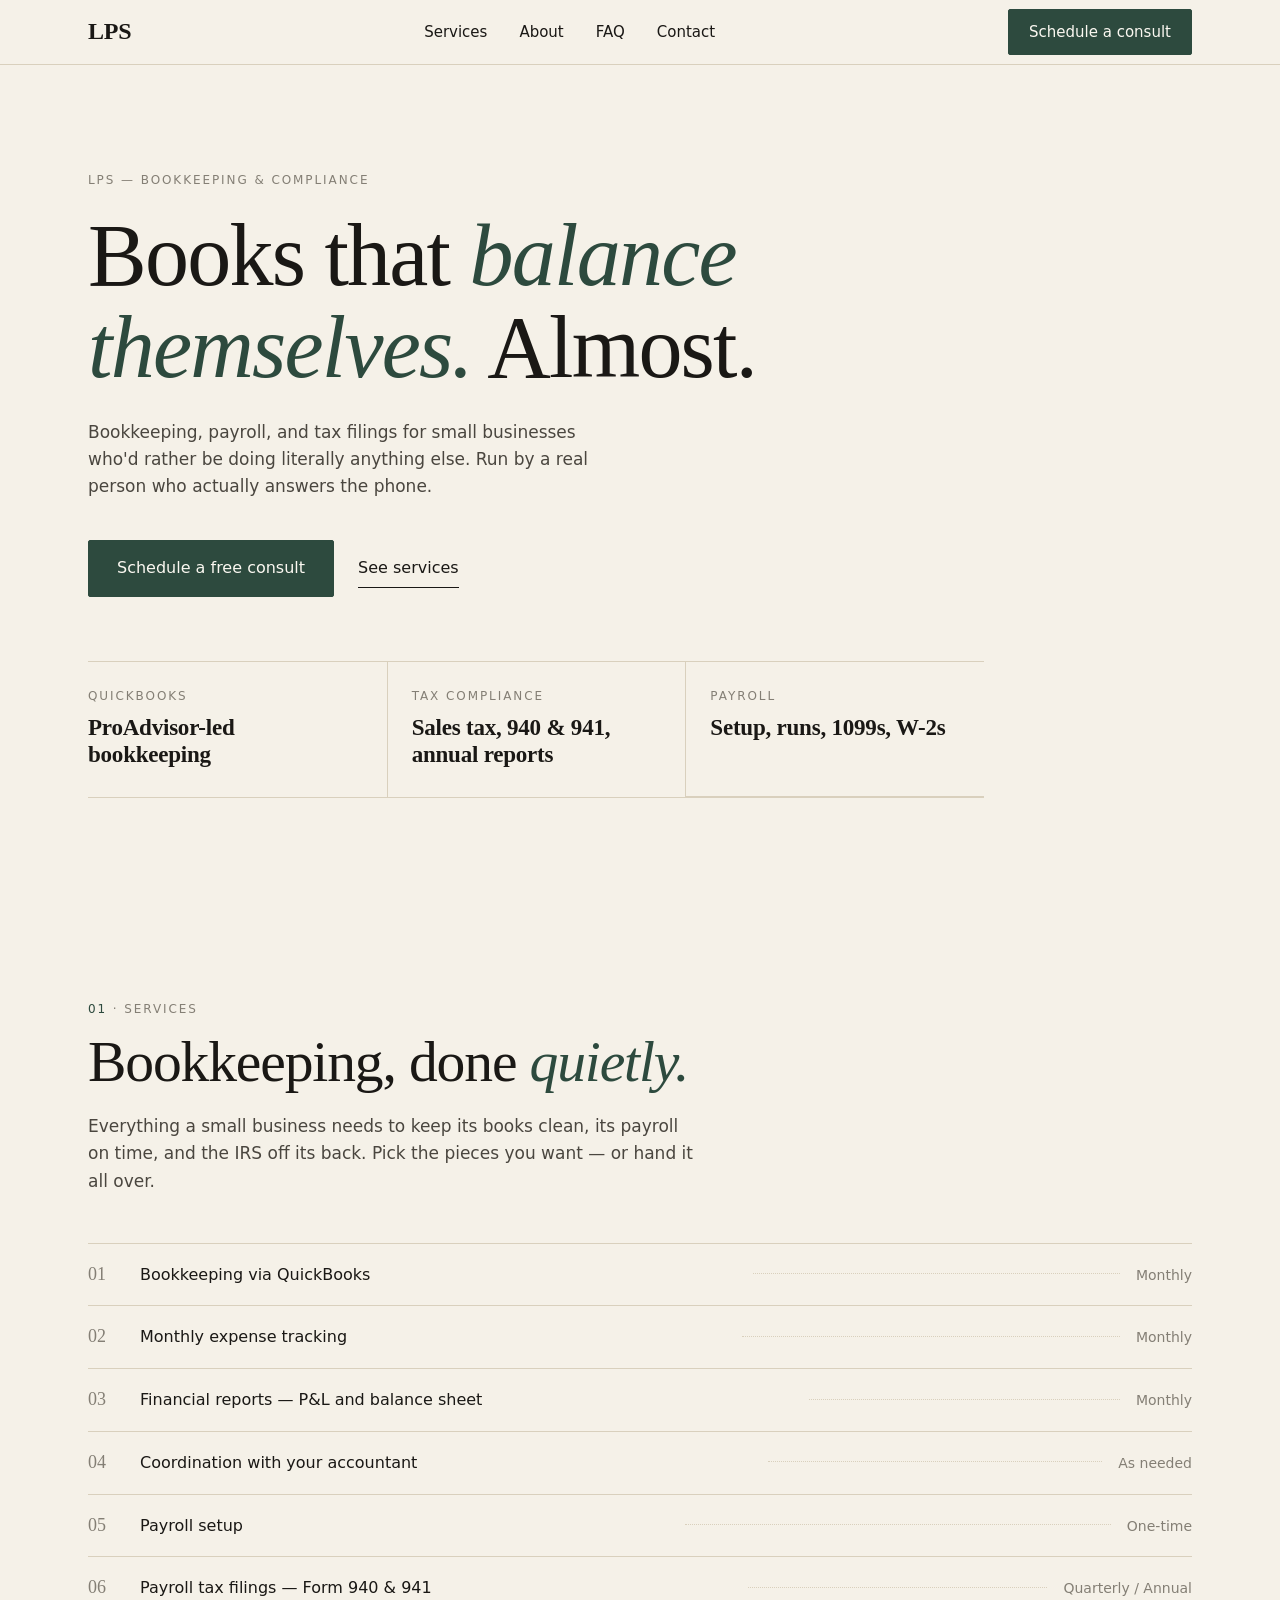
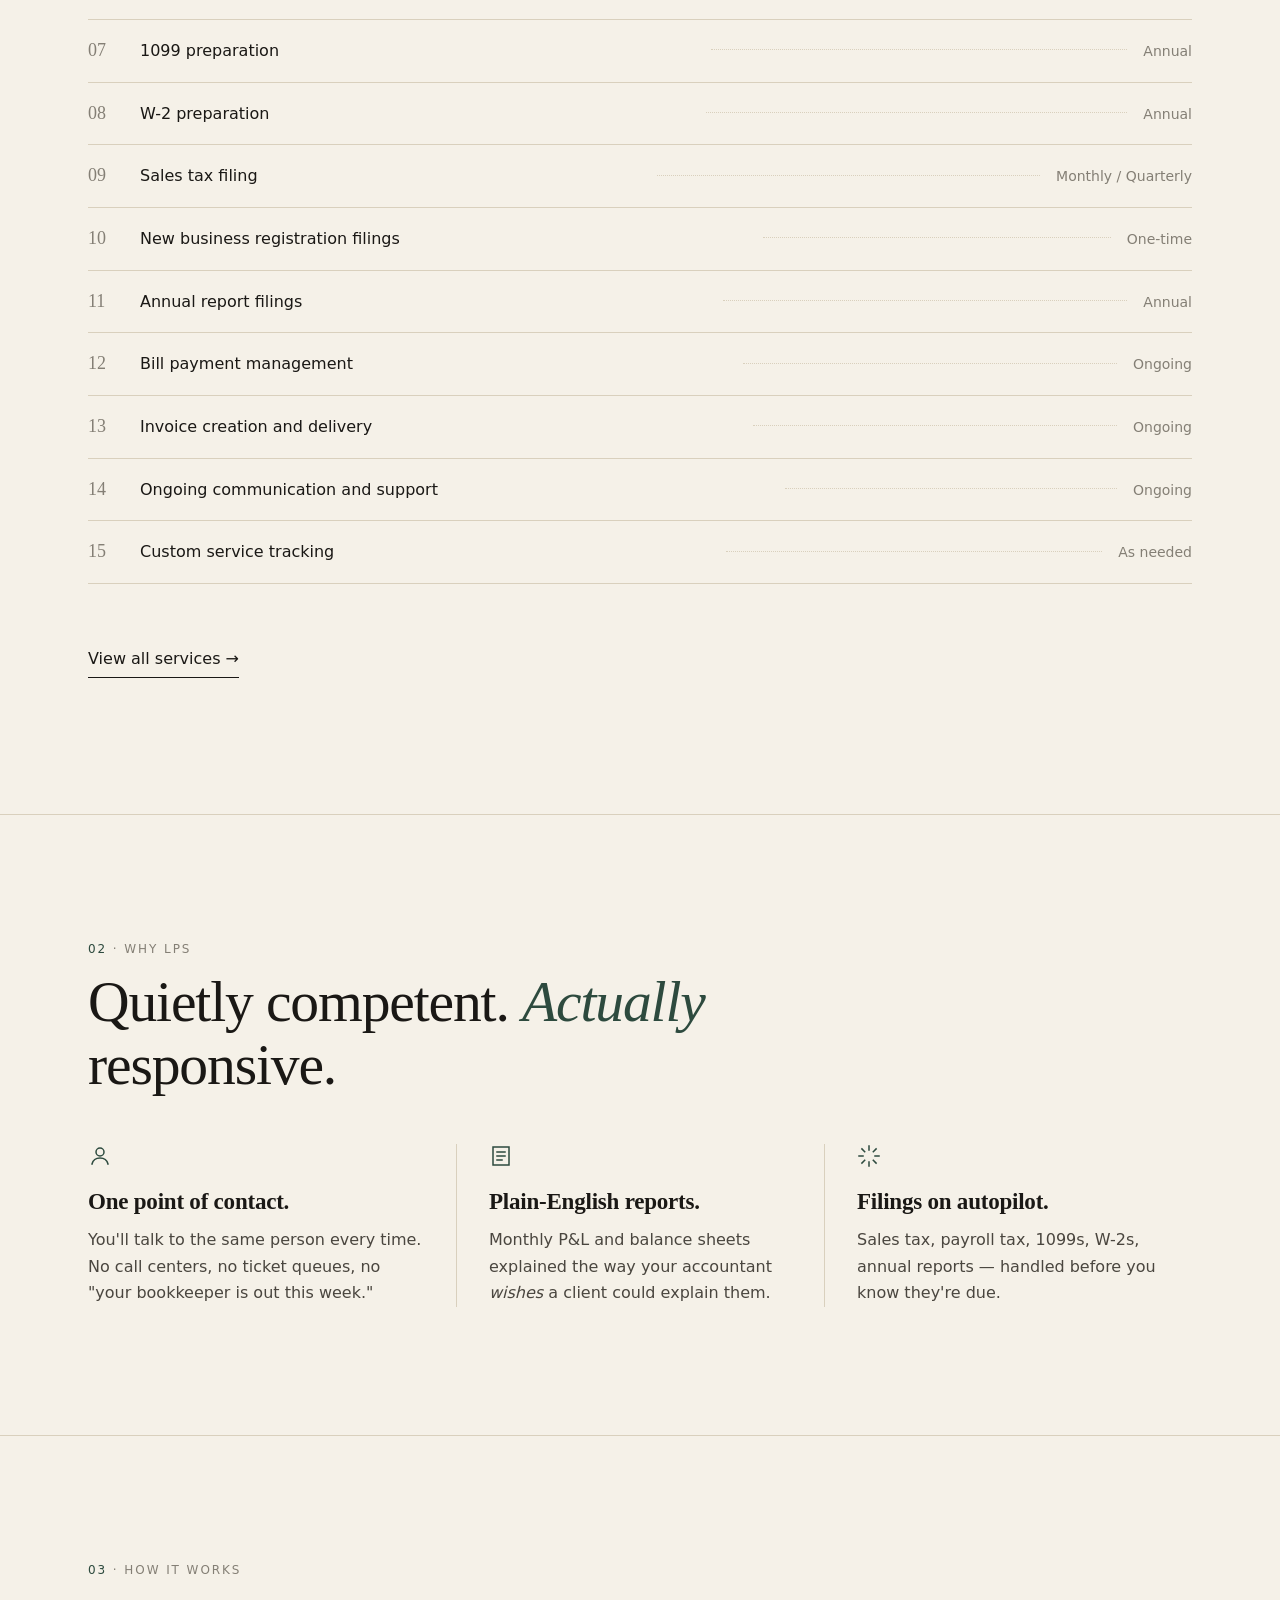
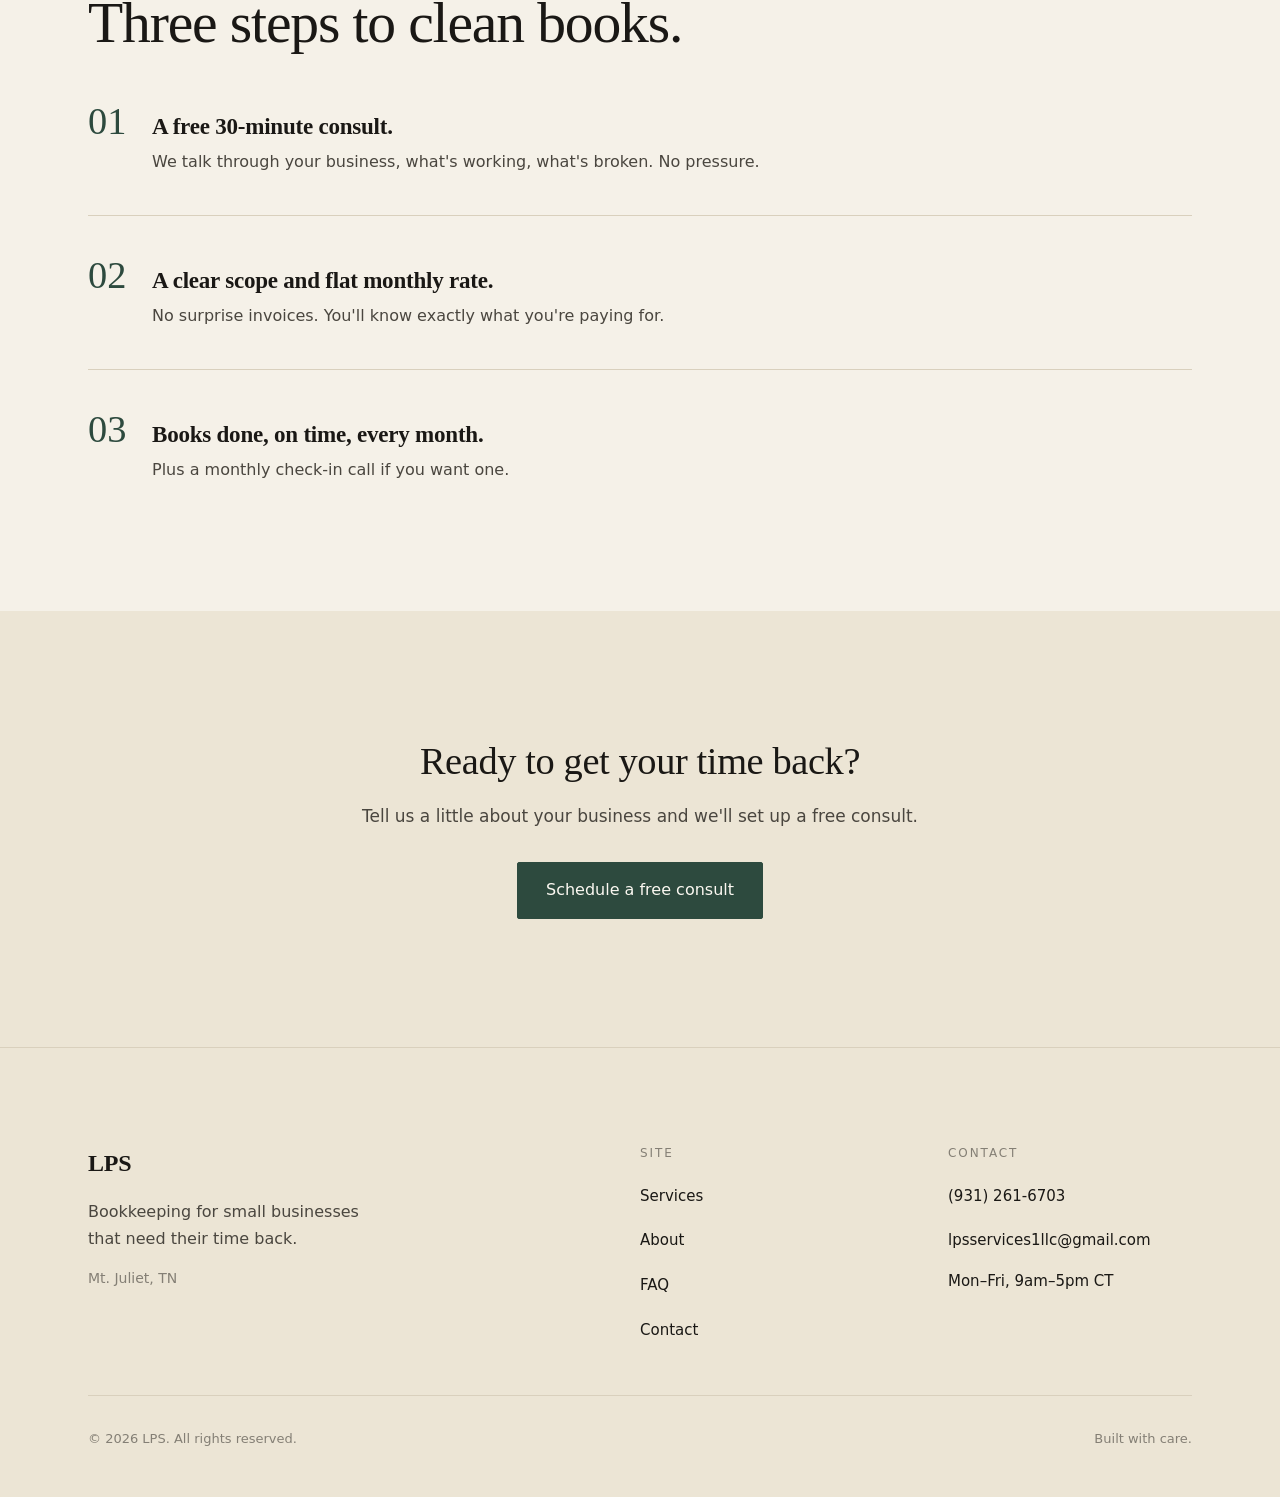
==== index.html @ 12f33096 "Add files via upload" ====
<!DOCTYPE html>
<html lang="en">
<head>
  <meta charset="UTF-8">
  <meta name="viewport" content="width=device-width, initial-scale=1">
  <title>LPS — Bookkeeping for small businesses</title>
  <meta name="description" content="Bookkeeping, payroll, and tax filings for small businesses across the U.S. Run by a real person who answers her phone.">
  <link rel="canonical" href="https://[final-domain].com/">

  <!-- Favicons -->
  <link rel="icon" href="favicon.ico" sizes="any">
  <link rel="icon" href="favicon.svg" type="image/svg+xml">
  <link rel="apple-touch-icon" href="apple-touch-icon.png">

  <!-- Open Graph / Twitter -->
  <meta property="og:type" content="website">
  <meta property="og:title" content="LPS — Bookkeeping for small businesses">
  <meta property="og:description" content="Bookkeeping, payroll, and tax filings for small businesses across the U.S.">
  <meta property="og:url" content="https://[final-domain].com/">
  <meta property="og:image" content="assets/img/og-image.jpg">
  <meta name="twitter:card" content="summary_large_image">
  <meta name="twitter:title" content="LPS — Bookkeeping for small businesses">
  <meta name="twitter:description" content="Bookkeeping, payroll, and tax filings for small businesses across the U.S.">
  <meta name="twitter:image" content="assets/img/og-image.jpg">

  <!-- Preload critical fonts -->
  <link rel="preload" href="assets/fonts/Fraunces-Variable.woff2" as="font" type="font/woff2" crossorigin>
  <link rel="preload" href="assets/fonts/Inter-Variable.woff2" as="font" type="font/woff2" crossorigin>

  <link rel="stylesheet" href="assets/css/styles.css">

  <script type="application/ld+json">
  {
    "@context": "https://schema.org",
    "@type": "AccountingService",
    "name": "LPS",
    "description": "Bookkeeping, payroll, and tax filings for small businesses.",
    "url": "https://[final-domain].com",
    "telephone": "(931) 261-6703",
    "areaServed": "United States",
    "openingHours": "Mo-Fr 09:00-17:00"
  }
  </script>

  <script src="assets/js/nav.js" defer></script>
  <script src="assets/js/reveal.js" defer></script>
</head>
<body>
  <a href="#main" class="skip-link">Skip to main content</a>

  <header class="site-header">
    <div class="container">
      <div class="site-header__inner">
        <a href="index.html" class="wordmark" aria-label="LPS — home">LPS</a>
        <nav class="site-nav" aria-label="Primary">
          <a href="services.html">Services</a>
          <a href="about.html">About</a>
          <a href="faq.html">FAQ</a>
          <a href="contact.html">Contact</a>
        </nav>
        <a href="contact.html" class="btn btn--primary btn--md header-cta">Schedule a consult</a>
        <button class="hamburger" type="button" data-menu-toggle aria-label="Open menu" aria-expanded="false" aria-controls="mobile-menu">
          <span class="hamburger__lines" aria-hidden="true"></span>
        </button>
      </div>
    </div>
  </header>

  <div class="mobile-menu" id="mobile-menu" data-menu data-open="false" aria-hidden="true">
    <div class="mobile-menu__top">
      <button class="mobile-menu__close" type="button" data-menu-close aria-label="Close menu">
        <svg viewBox="0 0 24 24" fill="none" stroke="currentColor" stroke-width="1" stroke-linecap="square" aria-hidden="true">
          <path d="M4 4 L20 20 M20 4 L4 20"/>
        </svg>
      </button>
    </div>
    <nav class="mobile-menu__body" aria-label="Mobile primary">
      <a href="services.html">Services</a>
      <a href="about.html">About</a>
      <a href="faq.html">FAQ</a>
      <a href="contact.html">Contact</a>
      <a href="contact.html" class="btn btn--primary btn--lg mobile-menu__cta">Schedule a consult</a>
    </nav>
  </div>

  <main id="main">
    <!-- Hero -->
    <section class="hero">
      <div class="container">
        <div class="hero__inner">
          <p class="eyebrow hero-reveal">LPS — Bookkeeping &amp; Compliance</p>
          <h1 class="display-xl hero-headline hero__headline hero-reveal">Books that <em>balance themselves.</em> Almost.</h1>
          <p class="body-lg hero__sub hero-reveal">Bookkeeping, payroll, and tax filings for small businesses who'd rather be doing literally anything else. Run by a real person who actually answers the phone.</p>
          <div class="hero__ctas hero-reveal">
            <a href="contact.html" class="btn btn--primary btn--lg">Schedule a free consult</a>
            <a href="services.html" class="btn btn--ghost btn--lg">See services</a>
          </div>

          <div class="hero__stats hero-reveal">
            <div class="hero__stat">
              <p class="eyebrow">QuickBooks</p>
              <p class="display-sm">ProAdvisor-led bookkeeping</p>
            </div>
            <div class="hero__stat">
              <p class="eyebrow">Tax Compliance</p>
              <p class="display-sm">Sales tax, 940 &amp; 941, annual reports</p>
            </div>
            <div class="hero__stat">
              <p class="eyebrow">Payroll</p>
              <p class="display-sm">Setup, runs, 1099s, W-2s</p>
            </div>
          </div>
        </div>
      </div>
    </section>

    <!-- Services preview -->
    <section class="section">
      <div class="container">
        <div class="section__head reveal">
          <p class="eyebrow"><span>01</span> · Services</p>
          <h2 class="display-lg">Bookkeeping, done <em>quietly.</em></h2>
          <p class="body-lg prose">Everything a small business needs to keep its books clean, its payroll on time, and the IRS off its back. Pick the pieces you want — or hand it all over.</p>
        </div>

        <div class="services-index reveal" role="list">
          <div class="services-index__row" role="listitem">
            <span class="services-index__num">01</span>
            <span class="services-index__name">Bookkeeping via QuickBooks</span>
            <span class="services-index__leader" aria-hidden="true"></span>
            <span class="services-index__cadence">Monthly</span>
          </div>
          <div class="services-index__row" role="listitem">
            <span class="services-index__num">02</span>
            <span class="services-index__name">Monthly expense tracking</span>
            <span class="services-index__leader" aria-hidden="true"></span>
            <span class="services-index__cadence">Monthly</span>
          </div>
          <div class="services-index__row" role="listitem">
            <span class="services-index__num">03</span>
            <span class="services-index__name">Financial reports — P&amp;L and balance sheet</span>
            <span class="services-index__leader" aria-hidden="true"></span>
            <span class="services-index__cadence">Monthly</span>
          </div>
          <div class="services-index__row" role="listitem">
            <span class="services-index__num">04</span>
            <span class="services-index__name">Coordination with your accountant</span>
            <span class="services-index__leader" aria-hidden="true"></span>
            <span class="services-index__cadence">As needed</span>
          </div>
          <div class="services-index__row" role="listitem">
            <span class="services-index__num">05</span>
            <span class="services-index__name">Payroll setup</span>
            <span class="services-index__leader" aria-hidden="true"></span>
            <span class="services-index__cadence">One-time</span>
          </div>
          <div class="services-index__row" role="listitem">
            <span class="services-index__num">06</span>
            <span class="services-index__name">Payroll tax filings — Form 940 &amp; 941</span>
            <span class="services-index__leader" aria-hidden="true"></span>
            <span class="services-index__cadence">Quarterly / Annual</span>
          </div>
          <div class="services-index__row" role="listitem">
            <span class="services-index__num">07</span>
            <span class="services-index__name">1099 preparation</span>
            <span class="services-index__leader" aria-hidden="true"></span>
            <span class="services-index__cadence">Annual</span>
          </div>
          <div class="services-index__row" role="listitem">
            <span class="services-index__num">08</span>
            <span class="services-index__name">W-2 preparation</span>
            <span class="services-index__leader" aria-hidden="true"></span>
            <span class="services-index__cadence">Annual</span>
          </div>
          <div class="services-index__row" role="listitem">
            <span class="services-index__num">09</span>
            <span class="services-index__name">Sales tax filing</span>
            <span class="services-index__leader" aria-hidden="true"></span>
            <span class="services-index__cadence">Monthly / Quarterly</span>
          </div>
          <div class="services-index__row" role="listitem">
            <span class="services-index__num">10</span>
            <span class="services-index__name">New business registration filings</span>
            <span class="services-index__leader" aria-hidden="true"></span>
            <span class="services-index__cadence">One-time</span>
          </div>
          <div class="services-index__row" role="listitem">
            <span class="services-index__num">11</span>
            <span class="services-index__name">Annual report filings</span>
            <span class="services-index__leader" aria-hidden="true"></span>
            <span class="services-index__cadence">Annual</span>
          </div>
          <div class="services-index__row" role="listitem">
            <span class="services-index__num">12</span>
            <span class="services-index__name">Bill payment management</span>
            <span class="services-index__leader" aria-hidden="true"></span>
            <span class="services-index__cadence">Ongoing</span>
          </div>
          <div class="services-index__row" role="listitem">
            <span class="services-index__num">13</span>
            <span class="services-index__name">Invoice creation and delivery</span>
            <span class="services-index__leader" aria-hidden="true"></span>
            <span class="services-index__cadence">Ongoing</span>
          </div>
          <div class="services-index__row" role="listitem">
            <span class="services-index__num">14</span>
            <span class="services-index__name">Ongoing communication and support</span>
            <span class="services-index__leader" aria-hidden="true"></span>
            <span class="services-index__cadence">Ongoing</span>
          </div>
          <div class="services-index__row" role="listitem">
            <span class="services-index__num">15</span>
            <span class="services-index__name">Custom service tracking</span>
            <span class="services-index__leader" aria-hidden="true"></span>
            <span class="services-index__cadence">As needed</span>
          </div>
        </div>

        <div class="mt-lg">
          <a href="services.html" class="btn btn--ghost btn--lg">View all services →</a>
        </div>
      </div>
    </section>

    <hr class="divider-rule">

    <!-- Why LPS -->
    <section class="section">
      <div class="container">
        <div class="section__head reveal">
          <p class="eyebrow"><span>02</span> · Why LPS</p>
          <h2 class="display-lg">Quietly competent. <em>Actually</em> responsive.</h2>
        </div>

        <div class="grid-values reveal">
          <div class="value">
            <svg class="value__icon" viewBox="0 0 24 24" fill="none" stroke="currentColor" stroke-width="1.5" stroke-linecap="square" stroke-linejoin="miter" aria-hidden="true">
              <circle cx="12" cy="8" r="4"/>
              <path d="M4 20c1-4 4-6 8-6s7 2 8 6"/>
            </svg>
            <h3 class="display-sm value__title">One point of contact.</h3>
            <p class="body">You'll talk to the same person every time. No call centers, no ticket queues, no "your bookkeeper is out this week."</p>
          </div>
          <div class="value">
            <svg class="value__icon" viewBox="0 0 24 24" fill="none" stroke="currentColor" stroke-width="1.5" stroke-linecap="square" stroke-linejoin="miter" aria-hidden="true">
              <rect x="4" y="3" width="16" height="18"/>
              <path d="M8 8h8M8 12h8M8 16h5"/>
            </svg>
            <h3 class="display-sm value__title">Plain-English reports.</h3>
            <p class="body">Monthly P&amp;L and balance sheets explained the way your accountant <em>wishes</em> a client could explain them.</p>
          </div>
          <div class="value">
            <svg class="value__icon" viewBox="0 0 24 24" fill="none" stroke="currentColor" stroke-width="1.5" stroke-linecap="square" stroke-linejoin="miter" aria-hidden="true">
              <path d="M12 2v4M12 18v4M2 12h4M18 12h4M4.9 4.9l2.8 2.8M16.3 16.3l2.8 2.8M4.9 19.1l2.8-2.8M16.3 7.7l2.8-2.8"/>
            </svg>
            <h3 class="display-sm value__title">Filings on autopilot.</h3>
            <p class="body">Sales tax, payroll tax, 1099s, W-2s, annual reports — handled before you know they're due.</p>
          </div>
        </div>
      </div>
    </section>

    <hr class="divider-rule">

    <!-- How it works -->
    <section class="section">
      <div class="container">
        <div class="section__head reveal">
          <p class="eyebrow"><span>03</span> · How it works</p>
          <h2 class="display-lg">Three steps to clean books.</h2>
        </div>

        <div class="steps reveal">
          <div class="step">
            <span class="step__num">01</span>
            <div>
              <h3 class="display-sm step__title">A free 30-minute consult.</h3>
              <p class="body prose">We talk through your business, what's working, what's broken. No pressure.</p>
            </div>
          </div>
          <div class="step">
            <span class="step__num">02</span>
            <div>
              <h3 class="display-sm step__title">A clear scope and flat monthly rate.</h3>
              <p class="body prose">No surprise invoices. You'll know exactly what you're paying for.</p>
            </div>
          </div>
          <div class="step">
            <span class="step__num">03</span>
            <div>
              <h3 class="display-sm step__title">Books done, on time, every month.</h3>
              <p class="body prose">Plus a monthly check-in call if you want one.</p>
            </div>
          </div>
        </div>
      </div>
    </section>

    <!-- Closing CTA -->
    <section class="section closing-cta">
      <div class="container">
        <div class="closing-cta__inner reveal">
          <h2 class="display-md">Ready to get your time back?</h2>
          <p class="body-lg">Tell us a little about your business and we'll set up a free consult.</p>
          <a href="contact.html" class="btn btn--primary btn--lg">Schedule a free consult</a>
        </div>
      </div>
    </section>
  </main>

  <footer class="site-footer">
    <div class="container">
      <div class="site-footer__grid">
        <div>
          <a href="index.html" class="wordmark">LPS</a>
          <p class="site-footer__tagline body">Bookkeeping for small businesses that need their time back.</p>
          <p class="site-footer__address">Mt. Juliet, TN</p>
        </div>
        <div>
          <p class="site-footer__col-head">Site</p>
          <ul class="site-footer__links">
            <li><a href="services.html">Services</a></li>
            <li><a href="about.html">About</a></li>
            <li><a href="faq.html">FAQ</a></li>
            <li><a href="contact.html">Contact</a></li>
          </ul>
        </div>
        <div>
          <p class="site-footer__col-head">Contact</p>
          <ul class="site-footer__contact">
            <li><a href="tel:+19312616703" class="tabular">(931) 261-6703</a></li>
            <li><a href="mailto:lpsservices1llc@gmail.com">lpsservices1llc@gmail.com</a></li>
            <li>Mon–Fri, 9am–5pm CT</li>
          </ul>
        </div>
      </div>
      <div class="site-footer__bottom">
        <p>© <span id="year">2026</span> LPS. All rights reserved.</p>
        <p>Built with care.</p>
      </div>
    </div>
  </footer>

  <script>document.getElementById('year').textContent = new Date().getFullYear();</script>
</body>
</html>
---- assets/css/styles.css ----
/* ==========================================================================
   LPS — styles.css
   Single stylesheet shared across all pages. Design tokens first, then base,
   then components, then page-specific bits. Never hard-code a hex outside
   :root. Never add a size outside the spacing or type scale.
   ========================================================================== */

/* --------------------------------------------------------------------------
   Fonts (self-hosted variable fonts)
   -------------------------------------------------------------------------- */
@font-face {
  font-family: 'Fraunces';
  src: url('../fonts/Fraunces-Variable.woff2') format('woff2-variations'),
       url('../fonts/Fraunces-Variable.woff2') format('woff2');
  font-weight: 100 900;
  font-style: normal;
  font-display: swap;
}
@font-face {
  font-family: 'Fraunces';
  src: url('../fonts/Fraunces-Variable-Italic.woff2') format('woff2-variations'),
       url('../fonts/Fraunces-Variable-Italic.woff2') format('woff2');
  font-weight: 100 900;
  font-style: italic;
  font-display: swap;
}
@font-face {
  font-family: 'Inter';
  src: url('../fonts/Inter-Variable.woff2') format('woff2-variations'),
       url('../fonts/Inter-Variable.woff2') format('woff2');
  font-weight: 100 900;
  font-style: normal;
  font-display: swap;
}
@font-face {
  font-family: 'Inter';
  src: url('../fonts/Inter-Variable-Italic.woff2') format('woff2-variations'),
       url('../fonts/Inter-Variable-Italic.woff2') format('woff2');
  font-weight: 100 900;
  font-style: italic;
  font-display: swap;
}

/* --------------------------------------------------------------------------
   Design tokens
   -------------------------------------------------------------------------- */
:root {
  /* Surfaces */
  --color-cream:         #F5F1E8;
  --color-cream-deep:    #ECE5D5;
  --color-paper:         #FBF8F1;

  /* Ink */
  --color-ink:           #1A1815;
  --color-ink-soft:      #4A463F;
  --color-ink-muted:     #847F75;

  /* Accent */
  --color-forest:        #2D4A3E;
  --color-forest-deep:   #1F362C;
  --color-forest-soft:   #5A7A6B;

  /* Utility */
  --color-line:          #D9D0BD;
  --color-error:         #8B2E1F;
  --color-success:       #2D4A3E;

  /* Type */
  --font-display: 'Fraunces', Georgia, 'Times New Roman', serif;
  --font-body: 'Inter', system-ui, -apple-system, 'Segoe UI', Roboto, sans-serif;

  /* Spacing scale */
  --space-1: 0.25rem;
  --space-2: 0.5rem;
  --space-3: 0.75rem;
  --space-4: 1rem;
  --space-5: 1.5rem;
  --space-6: 2rem;
  --space-7: 3rem;
  --space-8: 4rem;
  --space-9: 6rem;
  --space-10: 8rem;

  /* Layout */
  --header-height: 64px;
}

/* --------------------------------------------------------------------------
   Reset & base
   -------------------------------------------------------------------------- */
*, *::before, *::after {
  box-sizing: border-box;
  margin: 0;
  padding: 0;
}

html {
  -webkit-text-size-adjust: 100%;
  scroll-behavior: smooth;
  scroll-padding-top: var(--header-height);
}

body {
  font-family: var(--font-body);
  font-size: 1rem;
  line-height: 1.65;
  color: var(--color-ink);
  background: var(--color-cream);
  overflow-wrap: anywhere;
  -webkit-font-smoothing: antialiased;
  -moz-osx-font-smoothing: grayscale;
  min-height: 100dvh;
  display: flex;
  flex-direction: column;
}

main {
  flex: 1;
}

img, svg {
  display: block;
  max-width: 100%;
  height: auto;
}

button {
  font: inherit;
  color: inherit;
  background: none;
  border: none;
  cursor: pointer;
}

a {
  color: inherit;
  text-decoration: none;
}

ul, ol {
  list-style: none;
}

/* Selection */
::selection {
  background: var(--color-forest);
  color: var(--color-paper);
}

/* --------------------------------------------------------------------------
   Skip link
   -------------------------------------------------------------------------- */
.skip-link {
  position: absolute;
  top: -100px;
  left: 1rem;
  background: var(--color-ink);
  color: var(--color-cream);
  padding: 0.75rem 1rem;
  z-index: 1000;
  font-size: 0.9375rem;
}
.skip-link:focus {
  top: 1rem;
}

/* --------------------------------------------------------------------------
   Containers
   -------------------------------------------------------------------------- */
.container {
  width: 100%;
  max-width: 1200px;
  margin-inline: auto;
  padding-inline: 1.5rem;
}
.container-narrow {
  width: 100%;
  max-width: 800px;
  margin-inline: auto;
  padding-inline: 1.5rem;
}
@media (min-width: 768px) {
  .container, .container-narrow {
    padding-inline: 2rem;
  }
}
@media (min-width: 1024px) {
  .container, .container-narrow {
    padding-inline: 3rem;
  }
}

/* --------------------------------------------------------------------------
   Typography
   -------------------------------------------------------------------------- */
.display-xl,
.display-lg,
.display-md,
.display-sm {
  font-family: var(--font-display);
  color: var(--color-ink);
}

.display-xl {
  font-size: clamp(2.5rem, 7vw, 5.5rem);
  line-height: 1.05;
  font-weight: 500;
  letter-spacing: -0.02em;
}
.display-lg {
  font-size: clamp(2rem, 4.5vw, 3.75rem);
  line-height: 1.08;
  font-weight: 500;
  letter-spacing: -0.02em;
}
.display-md {
  font-size: clamp(1.625rem, 3vw, 2.5rem);
  line-height: 1.15;
  font-weight: 500;
  letter-spacing: -0.01em;
}
.display-sm {
  font-size: clamp(1.25rem, 1.8vw, 1.5rem);
  line-height: 1.2;
  font-weight: 600;
  letter-spacing: -0.01em;
}

.display-xl em,
.display-lg em,
.display-md em,
.display-sm em {
  font-style: italic;
  font-weight: 500;
  color: var(--color-forest);
}

.hero-headline {
  font-feature-settings: "ss01";
}

.body-lg {
  font-size: clamp(1.0625rem, 1.3vw, 1.1875rem);
  line-height: 1.6;
  font-weight: 400;
  color: var(--color-ink-soft);
}

.body {
  font-size: 1rem;
  line-height: 1.65;
  color: var(--color-ink-soft);
}

.body-sm {
  font-size: 0.875rem;
  line-height: 1.55;
  color: var(--color-ink-muted);
}

.eyebrow {
  font-family: var(--font-body);
  font-size: 0.75rem;
  line-height: 1;
  font-weight: 500;
  letter-spacing: 0.16em;
  text-transform: uppercase;
  color: var(--color-ink-muted);
}
.eyebrow span {
  color: var(--color-forest);
  font-variant-numeric: tabular-nums;
}

.prose {
  max-width: 38rem;
}

.tabular {
  font-variant-numeric: tabular-nums;
}

/* Inline links inside prose / body copy */
.prose a,
.body a,
.body-lg a {
  color: var(--color-forest);
  text-decoration: underline;
  text-underline-offset: 0.25em;
  text-decoration-thickness: 1px;
  transition: text-decoration-thickness 200ms ease;
}
.prose a:hover,
.body a:hover,
.body-lg a:hover {
  text-decoration-thickness: 2px;
}

/* --------------------------------------------------------------------------
   Buttons
   -------------------------------------------------------------------------- */
.btn {
  display: inline-flex;
  align-items: center;
  justify-content: center;
  gap: 0.5rem;
  font-family: var(--font-body);
  font-weight: 500;
  border-radius: 2px;
  min-height: 44px;
  cursor: pointer;
  transition: background-color 200ms ease, color 200ms ease, border-color 200ms ease;
  text-align: center;
  white-space: nowrap;
}
.btn--md {
  padding: 0.625rem 1.25rem;
  font-size: 0.9375rem;
}
.btn--lg {
  padding: 0.875rem 1.75rem;
  font-size: 1rem;
}

.btn--primary {
  background: var(--color-forest);
  color: var(--color-paper);
  border: 1px solid var(--color-forest);
}
.btn--primary:hover {
  background: var(--color-forest-deep);
  border-color: var(--color-forest-deep);
}

.btn--secondary {
  background: transparent;
  color: var(--color-ink);
  border: 1px solid var(--color-ink);
}
.btn--secondary:hover {
  background: var(--color-ink);
  color: var(--color-cream);
}

.btn--ghost {
  position: relative;
  background: transparent;
  color: var(--color-ink);
  border: none;
  padding-inline: 0;
}
.btn--ghost::after {
  content: "";
  position: absolute;
  left: 0;
  right: 0;
  bottom: 0.5rem;
  height: 1px;
  background: var(--color-ink);
  transform: scaleX(1);
  transform-origin: left;
  transition: transform 200ms ease;
}
.btn--ghost:hover::after {
  transform: scaleX(0);
  transform-origin: right;
}

.btn:focus {
  outline: none;
}
.btn:focus-visible {
  outline: 2px solid var(--color-forest);
  outline-offset: 2px;
}

/* Full-width on mobile helper */
.btn--block-mobile {
  width: 100%;
}
@media (min-width: 640px) {
  .btn--block-mobile {
    width: auto;
  }
}

/* --------------------------------------------------------------------------
   Header
   -------------------------------------------------------------------------- */
.site-header {
  position: sticky;
  top: 0;
  z-index: 50;
  background: var(--color-cream);
  border-bottom: 1px solid var(--color-line);
  transition: background-color 200ms ease, border-color 200ms ease;
}
.site-header--transparent {
  background: transparent;
  border-bottom-color: transparent;
}

.site-header__inner {
  display: flex;
  align-items: center;
  justify-content: space-between;
  gap: 1rem;
  height: var(--header-height);
}

.wordmark {
  font-family: var(--font-display);
  font-weight: 600;
  font-size: 1.5rem;
  letter-spacing: -0.01em;
  color: var(--color-ink);
}

.site-nav {
  display: none;
}
@media (min-width: 900px) {
  .site-nav {
    display: flex;
    align-items: center;
    gap: 2rem;
  }
}
.site-nav a {
  font-size: 0.9375rem;
  color: var(--color-ink);
  transition: color 200ms ease;
  padding: 0.5rem 0;
}
.site-nav a:hover,
.site-nav a[aria-current="page"] {
  color: var(--color-forest);
}

.header-cta {
  display: none;
}
@media (min-width: 900px) {
  .header-cta {
    display: inline-flex;
  }
}

/* Hamburger */
.hamburger {
  display: inline-flex;
  align-items: center;
  justify-content: center;
  width: 44px;
  height: 44px;
  color: var(--color-ink);
}
@media (min-width: 900px) {
  .hamburger {
    display: none;
  }
}
.hamburger__lines {
  display: block;
  position: relative;
  width: 22px;
  height: 11px;
}
.hamburger__lines::before,
.hamburger__lines::after {
  content: "";
  position: absolute;
  left: 0;
  right: 0;
  height: 1px;
  background: currentColor;
}
.hamburger__lines::before { top: 0; }
.hamburger__lines::after { bottom: 0; }

/* --------------------------------------------------------------------------
   Mobile menu overlay
   -------------------------------------------------------------------------- */
.mobile-menu {
  position: fixed;
  inset: 0;
  z-index: 100;
  background: var(--color-cream);
  display: flex;
  flex-direction: column;
  opacity: 0;
  visibility: hidden;
  transition: opacity 200ms ease, visibility 200ms ease;
}
.mobile-menu[data-open="true"] {
  opacity: 1;
  visibility: visible;
}
.mobile-menu__top {
  display: flex;
  justify-content: flex-end;
  align-items: center;
  height: var(--header-height);
  padding-inline: 1.5rem;
}
.mobile-menu__close {
  width: 44px;
  height: 44px;
  display: inline-flex;
  align-items: center;
  justify-content: center;
  color: var(--color-ink);
}
.mobile-menu__close svg {
  width: 22px;
  height: 22px;
}
.mobile-menu__body {
  flex: 1;
  display: flex;
  flex-direction: column;
  align-items: center;
  justify-content: center;
  gap: 2rem;
  padding: 2rem;
}
.mobile-menu__body a {
  font-family: var(--font-display);
  font-size: clamp(1.625rem, 3vw, 2.5rem);
  font-weight: 500;
  color: var(--color-ink);
  letter-spacing: -0.01em;
  padding: 0.5rem 1rem;
  min-height: 44px;
  display: inline-flex;
  align-items: center;
}
.mobile-menu__body a:hover {
  color: var(--color-forest);
}
.mobile-menu__cta {
  margin-top: 1rem;
}

/* --------------------------------------------------------------------------
   Sections
   -------------------------------------------------------------------------- */
.section {
  padding-block: 4rem;
}
@media (min-width: 768px) {
  .section { padding-block: 6rem; }
}
@media (min-width: 1024px) {
  .section { padding-block: 8rem; }
}
.section--alt {
  background: var(--color-cream-deep);
}

.section__head {
  max-width: 48rem;
  margin-bottom: 3rem;
}
.section__head .eyebrow {
  margin-bottom: 1rem;
}
.section__head .display-lg {
  margin-bottom: 1.25rem;
}

/* Divider */
.divider-rule {
  height: 1px;
  background: var(--color-line);
  border: 0;
  margin: 0;
}

/* --------------------------------------------------------------------------
   Hero (home)
   -------------------------------------------------------------------------- */
.hero {
  padding-block: 6rem 4rem;
}
@media (min-width: 1024px) {
  .hero {
    min-height: 90dvh;
    display: flex;
    align-items: center;
  }
}
.hero__inner {
  max-width: 56rem;
}
.hero .eyebrow {
  margin-bottom: 1.5rem;
}
.hero__headline {
  margin-bottom: 1.5rem;
}
.hero__sub {
  max-width: 48ch;
  margin-bottom: 2.5rem;
}
.hero__ctas {
  display: flex;
  flex-wrap: wrap;
  gap: 1rem 1.5rem;
  align-items: center;
}

.hero__stats {
  margin-top: 4rem;
  display: grid;
  grid-template-columns: 1fr;
  gap: 0;
}
.hero__stat {
  padding-block: 1.5rem;
  border-top: 1px solid var(--color-line);
}
.hero__stat:last-child {
  border-bottom: 1px solid var(--color-line);
}
.hero__stat .eyebrow {
  margin-bottom: 0.75rem;
}
@media (min-width: 768px) {
  .hero__stats {
    grid-template-columns: repeat(3, 1fr);
    gap: 0;
    border-top: 1px solid var(--color-line);
    border-bottom: 1px solid var(--color-line);
  }
  .hero__stat {
    border: 0;
    padding: 1.75rem 1.5rem;
  }
  .hero__stat + .hero__stat {
    border-left: 1px solid var(--color-line);
  }
  .hero__stat:first-child {
    padding-left: 0;
  }
  .hero__stat:last-child {
    padding-right: 0;
  }
}

/* Animated reveals (hero load) */
.hero-reveal {
  opacity: 0;
  transform: translateY(16px);
}
.hero-reveal.is-visible {
  opacity: 1;
  transform: translateY(0);
  transition: opacity 600ms cubic-bezier(0.22, 1, 0.36, 1),
              transform 600ms cubic-bezier(0.22, 1, 0.36, 1);
}

/* --------------------------------------------------------------------------
   Services index (the signature component)
   -------------------------------------------------------------------------- */
.services-index {
  border-top: 1px solid var(--color-line);
}
.services-index__row {
  display: flex;
  align-items: baseline;
  gap: 1rem;
  padding: 1rem 0;
  border-bottom: 1px solid var(--color-line);
  transition: background-color 200ms ease;
  flex-wrap: wrap;
}
.services-index__row:hover {
  background-color: rgba(45, 74, 62, 0.04);
}
.services-index__num {
  font-family: var(--font-display);
  font-weight: 400;
  font-size: 1.125rem;
  color: var(--color-ink-muted);
  font-variant-numeric: tabular-nums;
  flex: 0 0 auto;
  min-width: 2.25rem;
}
.services-index__name {
  font-family: var(--font-body);
  font-weight: 500;
  font-size: 1rem;
  color: var(--color-ink);
  flex: 1 1 auto;
  min-width: 0;
}
.services-index__leader {
  display: none;
  flex: 1 1 auto;
  border-bottom: 1px dotted var(--color-line);
  position: relative;
  top: -0.35em;
  min-width: 2rem;
  align-self: baseline;
}
@media (min-width: 640px) {
  .services-index__leader {
    display: block;
  }
}
.services-index__cadence {
  font-family: var(--font-body);
  font-weight: 400;
  font-size: 0.875rem;
  color: var(--color-ink-muted);
  flex: 0 0 auto;
  white-space: nowrap;
}

/* --------------------------------------------------------------------------
   Cards & grids
   -------------------------------------------------------------------------- */
.card {
  background: var(--color-paper);
  border: 1px solid var(--color-line);
  padding: 2rem;
  border-radius: 2px;
}

.grid-values {
  display: grid;
  grid-template-columns: 1fr;
  gap: 2.5rem;
}
@media (min-width: 768px) {
  .grid-values {
    grid-template-columns: repeat(3, 1fr);
    gap: 0;
  }
  .grid-values > * {
    padding-inline: 2rem;
  }
  .grid-values > * + * {
    border-left: 1px solid var(--color-line);
  }
  .grid-values > *:first-child {
    padding-left: 0;
  }
  .grid-values > *:last-child {
    padding-right: 0;
  }
}
.value__icon {
  width: 24px;
  height: 24px;
  color: var(--color-forest);
  margin-bottom: 1.25rem;
}
.value__title {
  margin-bottom: 0.75rem;
}

/* Values (about page) two-col */
.grid-values-2 {
  display: grid;
  grid-template-columns: 1fr;
  gap: 2.5rem;
}
@media (min-width: 768px) {
  .grid-values-2 {
    grid-template-columns: repeat(2, 1fr);
    gap: 3rem 4rem;
  }
}
.grid-values-2 .eyebrow {
  margin-bottom: 0.75rem;
}
.grid-values-2 .display-sm {
  margin-bottom: 0.75rem;
}

/* --------------------------------------------------------------------------
   Steps (how it works)
   -------------------------------------------------------------------------- */
.steps {
  display: flex;
  flex-direction: column;
  gap: 2.5rem;
}
.step {
  display: grid;
  grid-template-columns: auto 1fr;
  gap: 1.5rem;
  align-items: baseline;
  padding-bottom: 2.5rem;
  border-bottom: 1px solid var(--color-line);
}
.step:last-child {
  border-bottom: 0;
  padding-bottom: 0;
}
.step__num {
  font-family: var(--font-display);
  font-weight: 500;
  font-size: clamp(1.625rem, 3vw, 2.5rem);
  line-height: 1;
  color: var(--color-forest);
  font-variant-numeric: tabular-nums;
  min-width: 2.5rem;
}
.step__title {
  margin-bottom: 0.5rem;
}

/* --------------------------------------------------------------------------
   About page — hero two-col
   -------------------------------------------------------------------------- */
.about-hero {
  display: grid;
  grid-template-columns: 1fr;
  gap: 2.5rem;
}
@media (min-width: 1024px) {
  .about-hero {
    grid-template-columns: 7fr 5fr;
    gap: 4rem;
    align-items: center;
  }
}
.about-hero__portrait {
  aspect-ratio: 4 / 5;
  width: 100%;
  background: var(--color-cream-deep);
  border: 1px solid var(--color-line);
  object-fit: cover;
  display: block;
}

/* --------------------------------------------------------------------------
   FAQ
   -------------------------------------------------------------------------- */
.faq-list {
  border-top: 1px solid var(--color-line);
}
.faq-item {
  border-bottom: 1px solid var(--color-line);
}
.faq-item > summary {
  list-style: none;
  cursor: pointer;
  display: flex;
  justify-content: space-between;
  align-items: center;
  gap: 1.5rem;
  padding: 1.5rem 0;
  min-height: 44px;
}
.faq-item > summary::-webkit-details-marker {
  display: none;
}
.faq-item__question {
  font-family: var(--font-display);
  font-weight: 500;
  font-size: clamp(1.125rem, 1.6vw, 1.375rem);
  line-height: 1.25;
  color: var(--color-ink);
  letter-spacing: -0.01em;
  flex: 1 1 auto;
}
.faq-item__chevron {
  font-family: var(--font-display);
  font-weight: 400;
  font-size: 1.5rem;
  line-height: 1;
  color: var(--color-forest);
  transition: transform 200ms ease;
  flex: 0 0 auto;
  display: inline-block;
}
.faq-item[open] .faq-item__chevron {
  transform: rotate(45deg);
}
.faq-item__answer {
  padding-bottom: 1.75rem;
  max-width: 38rem;
}
.faq-item__answer p + p {
  margin-top: 1rem;
}
.faq-item > summary:focus {
  outline: none;
}
.faq-item > summary:focus-visible {
  outline: 2px solid var(--color-forest);
  outline-offset: 2px;
}

/* --------------------------------------------------------------------------
   Forms
   -------------------------------------------------------------------------- */
.form-field {
  display: flex;
  flex-direction: column;
  margin-bottom: 1.5rem;
}
.form-field__label {
  font-family: var(--font-body);
  font-size: 0.875rem;
  font-weight: 500;
  color: var(--color-ink);
  margin-bottom: 0.5rem;
}
.form-field__label .req {
  color: var(--color-forest);
  margin-left: 0.125rem;
}
.form-field__input,
.form-field__textarea {
  font-family: var(--font-body);
  font-size: 1rem;
  line-height: 1.5;
  color: var(--color-ink);
  background: var(--color-paper);
  border: 1px solid var(--color-line);
  border-radius: 2px;
  padding: 0.75rem 1rem;
  width: 100%;
  min-height: 44px;
  transition: border-color 200ms ease, outline-color 200ms ease;
}
.form-field__textarea {
  min-height: 7rem;
  resize: vertical;
}
.form-field__input::placeholder,
.form-field__textarea::placeholder {
  color: var(--color-ink-muted);
}
.form-field__input:focus,
.form-field__textarea:focus {
  outline: 2px solid var(--color-forest);
  outline-offset: 2px;
  border-color: var(--color-forest);
}
.form-field[data-error="true"] .form-field__input,
.form-field[data-error="true"] .form-field__textarea {
  border-color: var(--color-error);
}
.form-field__error {
  font-family: var(--font-body);
  font-size: 0.875rem;
  line-height: 1.4;
  color: var(--color-error);
  margin-top: 0.5rem;
  display: none;
}
.form-field[data-error="true"] .form-field__error {
  display: block;
}

.form-note {
  font-size: 0.875rem;
  color: var(--color-ink-muted);
  margin-top: 1rem;
}

.form-status {
  font-size: 0.9375rem;
  color: var(--color-error);
  margin-bottom: 1rem;
  padding: 0.75rem 1rem;
  border: 1px solid var(--color-error);
  border-radius: 2px;
  display: none;
}
.form-status[data-visible="true"] {
  display: block;
}

/* iOS autofill fix */
.form-field__input:-webkit-autofill,
.form-field__textarea:-webkit-autofill {
  -webkit-text-fill-color: var(--color-ink);
  -webkit-box-shadow: 0 0 0 1000px var(--color-paper) inset;
  transition: background-color 5000s ease-in-out 0s;
}

/* --------------------------------------------------------------------------
   Contact page layout
   -------------------------------------------------------------------------- */
.contact-grid {
  display: grid;
  grid-template-columns: 1fr;
  gap: 3rem;
}
@media (min-width: 1024px) {
  .contact-grid {
    grid-template-columns: 7fr 5fr;
    gap: 5rem;
  }
  .contact-grid__form { grid-column: 1; grid-row: 1; }
  .contact-grid__info { grid-column: 2; grid-row: 1; }
}
.contact-info__item + .contact-info__item {
  margin-top: 2rem;
}
.contact-info__item .eyebrow {
  margin-bottom: 0.5rem;
}
.contact-info__value {
  font-family: var(--font-display);
  font-weight: 500;
  font-size: clamp(1.25rem, 1.8vw, 1.5rem);
  line-height: 1.2;
  letter-spacing: -0.01em;
  color: var(--color-ink);
}
a.contact-info__value:hover {
  color: var(--color-forest);
}

/* --------------------------------------------------------------------------
   Closing CTA
   -------------------------------------------------------------------------- */
.closing-cta {
  background: var(--color-cream-deep);
}
.closing-cta__inner {
  max-width: 720px;
  margin-inline: auto;
  text-align: center;
}
.closing-cta__inner .display-md {
  margin-bottom: 1.25rem;
}
.closing-cta__inner .body-lg {
  margin-bottom: 2rem;
}

/* --------------------------------------------------------------------------
   Simple centered layouts (thank-you, 404)
   -------------------------------------------------------------------------- */
.simple-page {
  display: flex;
  align-items: center;
  justify-content: center;
  min-height: calc(100dvh - var(--header-height));
  padding-block: 4rem;
}
.simple-page__inner {
  max-width: 640px;
  text-align: center;
}
.simple-page__inner .eyebrow {
  margin-bottom: 1.5rem;
}
.simple-page__inner .display-xl {
  margin-bottom: 1.5rem;
}
.simple-page__inner .body-lg {
  margin-bottom: 2rem;
}

/* --------------------------------------------------------------------------
   Footer
   -------------------------------------------------------------------------- */
.site-footer {
  background: var(--color-cream-deep);
  border-top: 1px solid var(--color-line);
  padding: 4rem 0 2rem;
  margin-top: auto;
}
@media (min-width: 768px) {
  .site-footer {
    padding: 6rem 0 3rem;
  }
}
.site-footer__grid {
  display: grid;
  grid-template-columns: 1fr;
  gap: 3rem;
}
@media (min-width: 768px) {
  .site-footer__grid {
    grid-template-columns: 2fr 1fr 1fr;
    gap: 4rem;
  }
}
.site-footer .wordmark {
  display: inline-block;
  margin-bottom: 1rem;
}
.site-footer__tagline {
  max-width: 28ch;
  margin-bottom: 1rem;
}
.site-footer__address {
  font-size: 0.875rem;
  color: var(--color-ink-muted);
  line-height: 1.5;
}
.site-footer__col-head {
  font-family: var(--font-body);
  font-size: 0.75rem;
  letter-spacing: 0.16em;
  text-transform: uppercase;
  color: var(--color-ink-muted);
  font-weight: 500;
  margin-bottom: 1rem;
}
.site-footer__links li + li {
  margin-top: 0.75rem;
}
.site-footer__links a,
.site-footer__contact a {
  font-size: 0.9375rem;
  color: var(--color-ink);
  transition: color 200ms ease;
  min-height: 24px;
  display: inline-block;
  padding: 0.25rem 0;
}
.site-footer__links a:hover,
.site-footer__contact a:hover {
  color: var(--color-forest);
}
.site-footer__contact li + li {
  margin-top: 0.75rem;
}
.site-footer__contact li {
  font-size: 0.9375rem;
  color: var(--color-ink);
}
.site-footer__bottom {
  margin-top: 3rem;
  padding-top: 2rem;
  border-top: 1px solid var(--color-line);
  display: flex;
  flex-direction: column;
  gap: 0.5rem;
  justify-content: space-between;
  font-size: 0.8125rem;
  color: var(--color-ink-muted);
}
@media (min-width: 640px) {
  .site-footer__bottom {
    flex-direction: row;
    align-items: center;
  }
}

/* --------------------------------------------------------------------------
   Reveal on scroll
   -------------------------------------------------------------------------- */
.reveal {
  opacity: 0;
  transform: translateY(12px);
  transition: opacity 500ms ease-out, transform 500ms ease-out;
}
.reveal.is-visible {
  opacity: 1;
  transform: translateY(0);
}

/* --------------------------------------------------------------------------
   Utilities
   -------------------------------------------------------------------------- */
.sr-only {
  position: absolute;
  width: 1px;
  height: 1px;
  padding: 0;
  margin: -1px;
  overflow: hidden;
  clip: rect(0, 0, 0, 0);
  white-space: nowrap;
  border: 0;
}
.mt-md { margin-top: 2rem; }
.mt-lg { margin-top: 3rem; }
.mt-xl { margin-top: 4rem; }

/* --------------------------------------------------------------------------
   Reduced motion
   -------------------------------------------------------------------------- */
@media (prefers-reduced-motion: reduce) {
  *, *::before, *::after {
    animation-duration: 0.01ms !important;
    transition-duration: 0.01ms !important;
    scroll-behavior: auto !important;
  }
  .reveal, .hero-reveal {
    opacity: 1 !important;
    transform: none !important;
  }
}
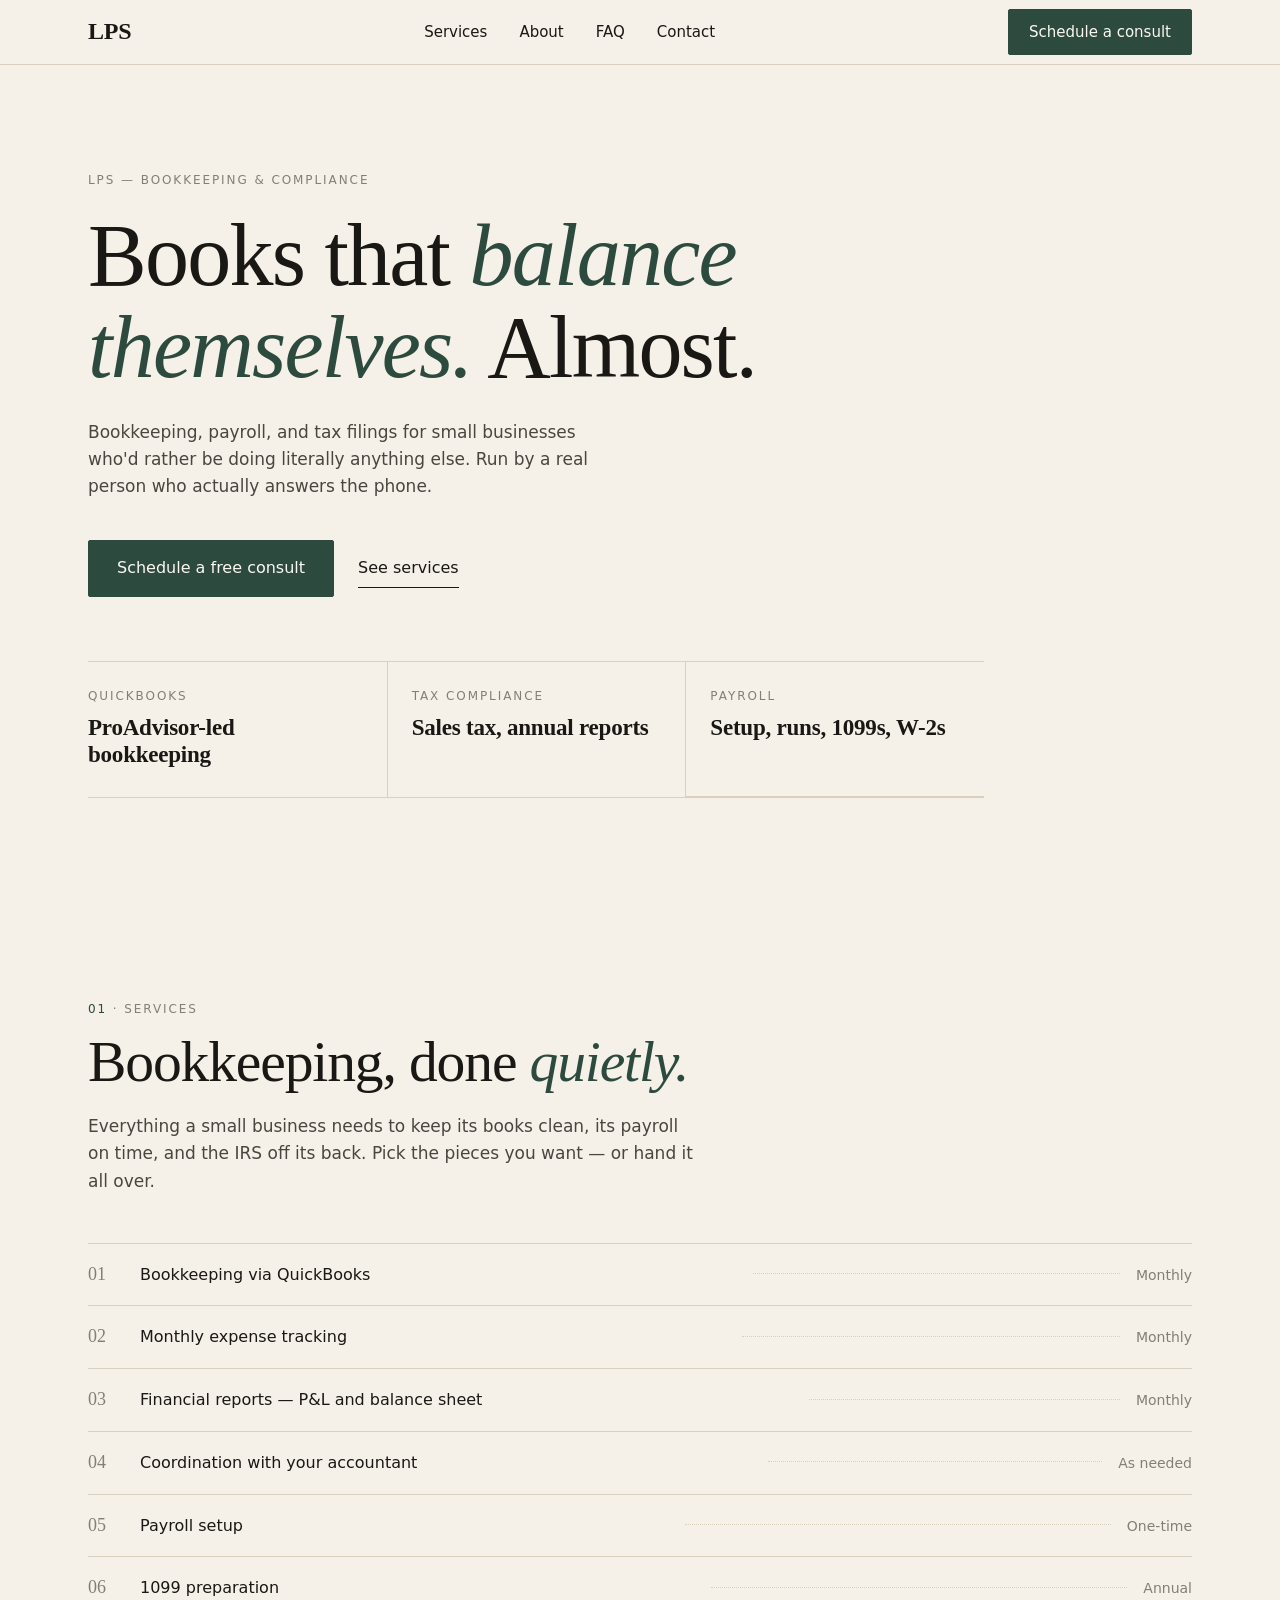
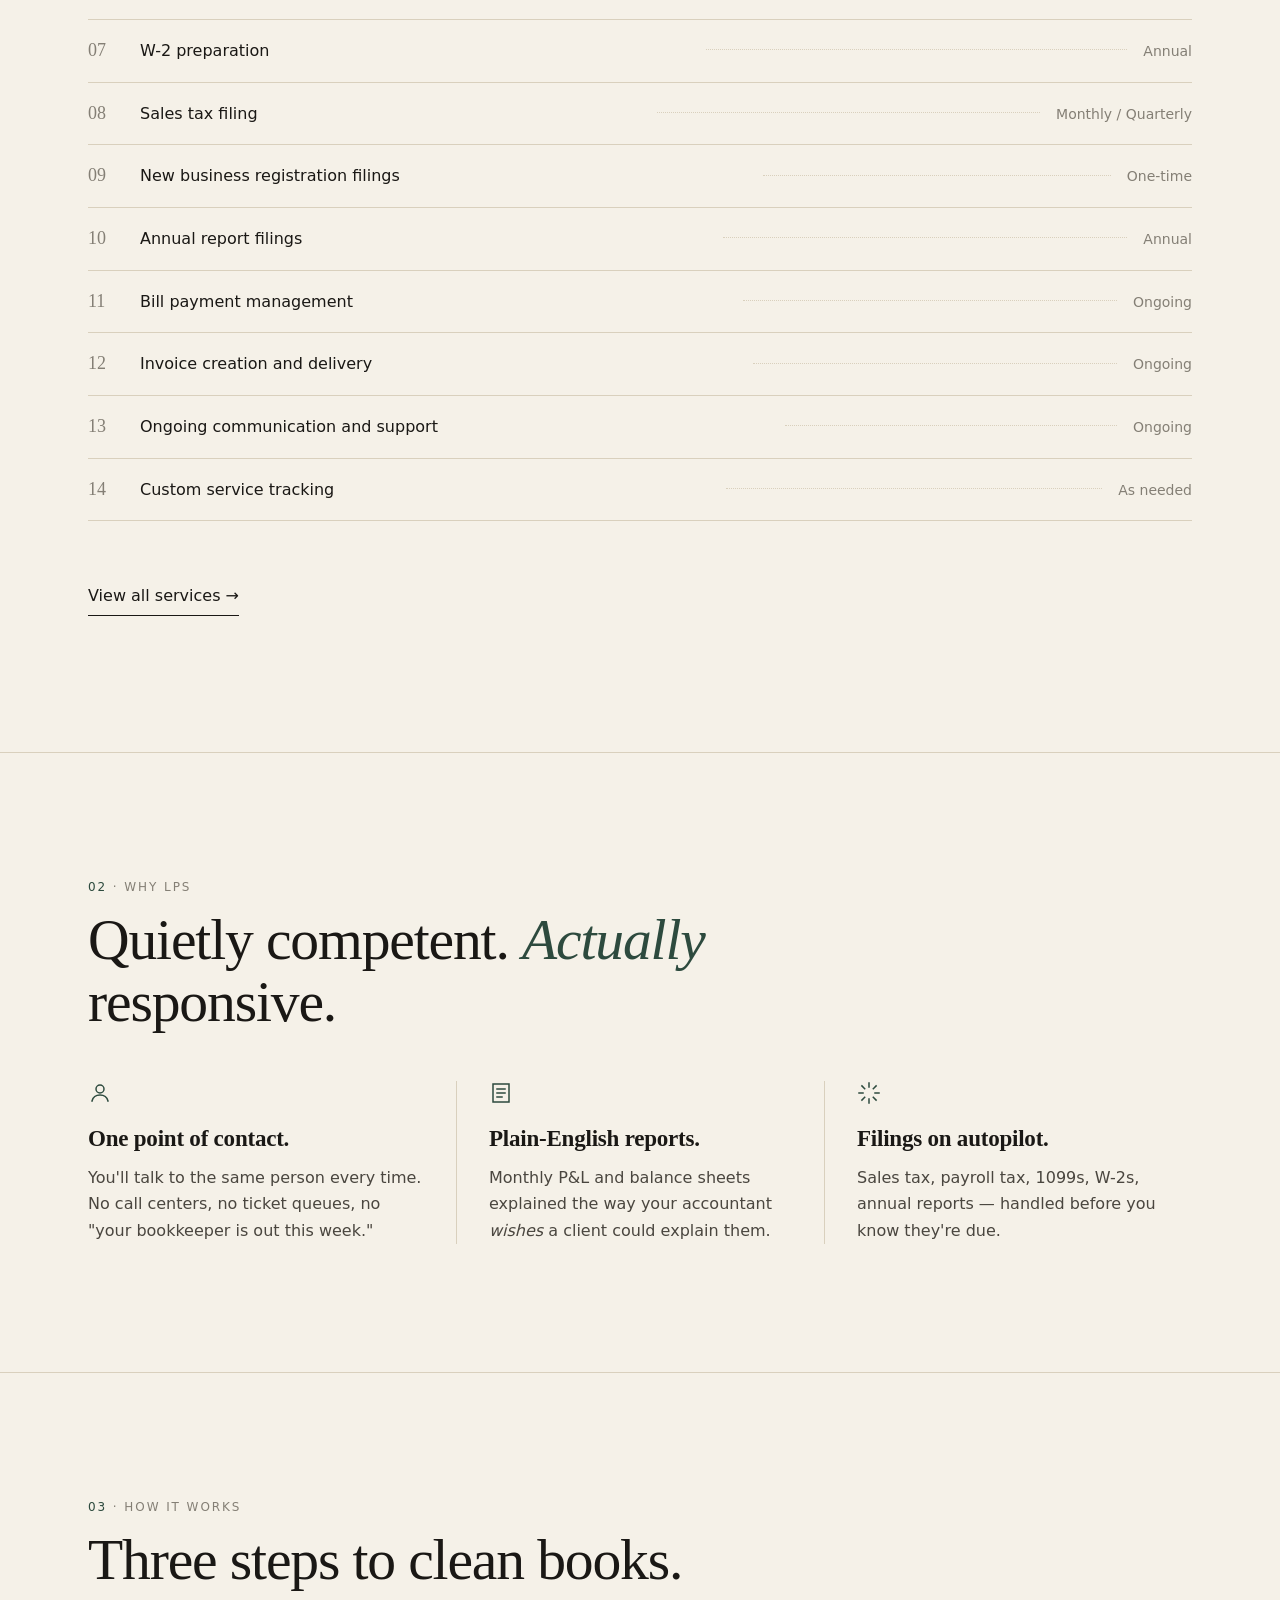
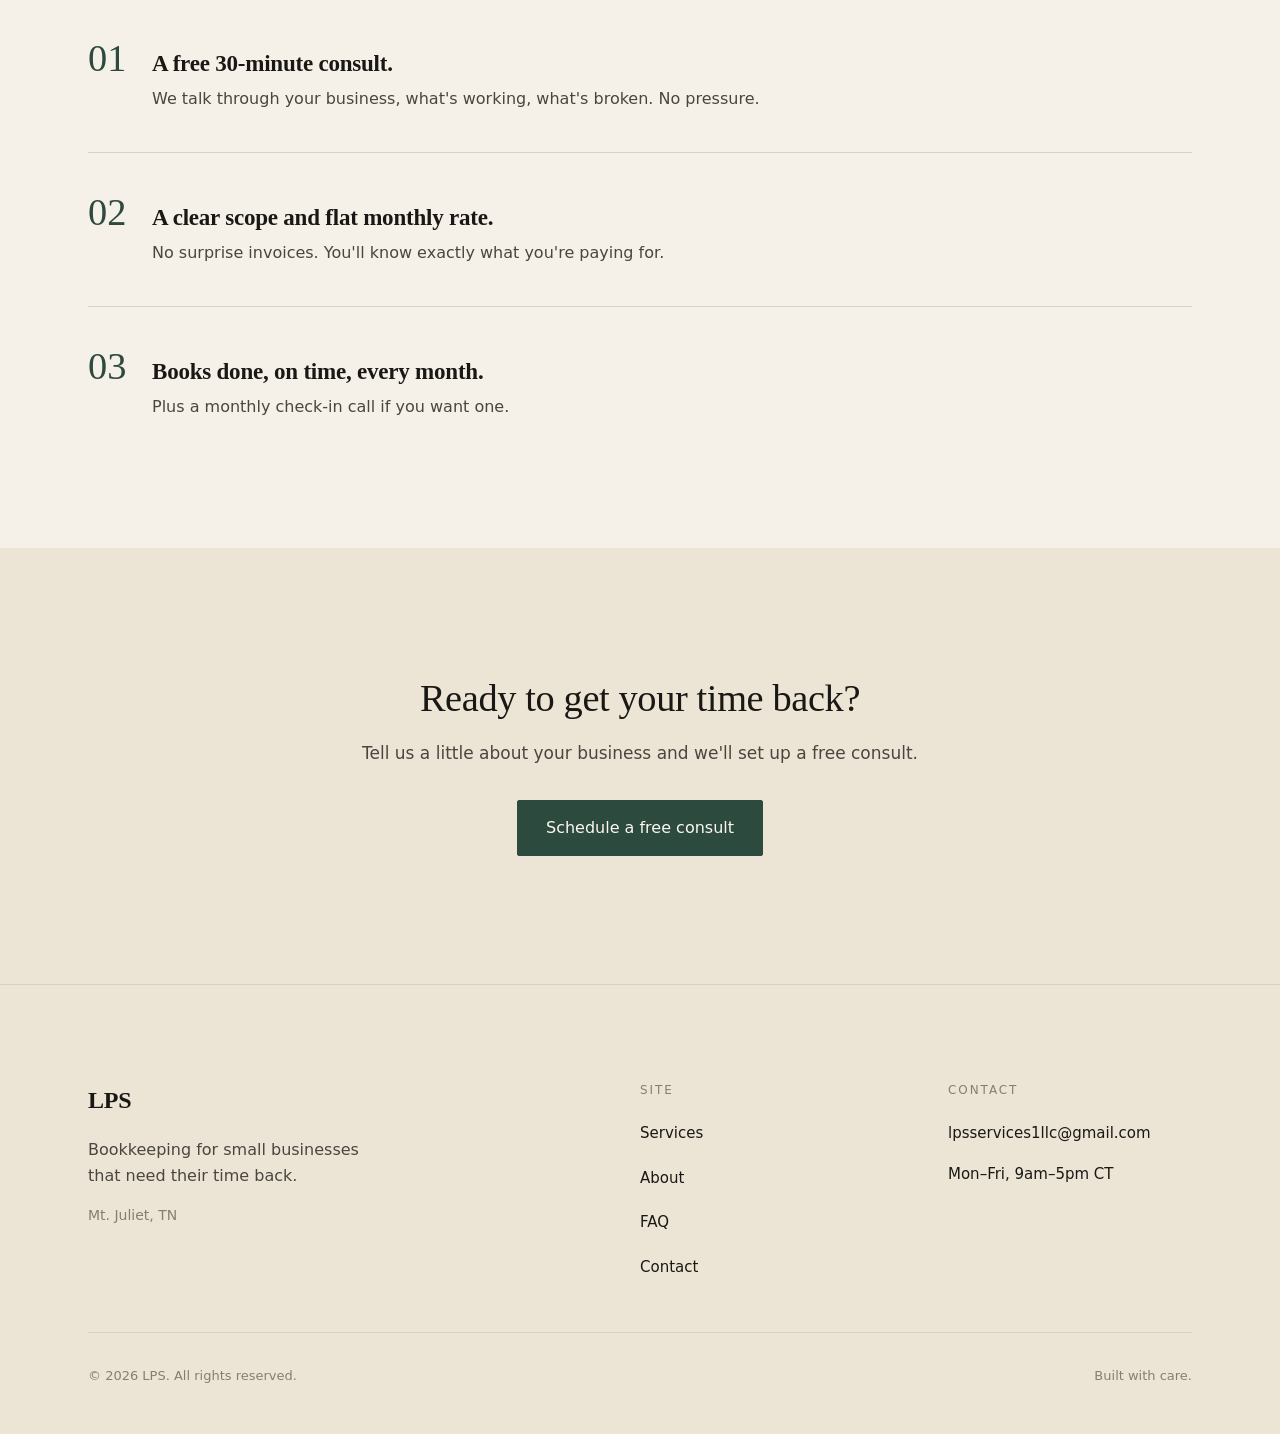
==== commit c736c7de: "Add files via upload" ====
--- a/index.html
+++ b/index.html
@@ -36,7 +36,6 @@
     "name": "LPS",
     "description": "Bookkeeping, payroll, and tax filings for small businesses.",
     "url": "https://[final-domain].com",
-    "telephone": "(931) 261-6703",
     "areaServed": "United States",
     "openingHours": "Mo-Fr 09:00-17:00"
   }
@@ -103,7 +102,7 @@
             </div>
             <div class="hero__stat">
               <p class="eyebrow">Tax Compliance</p>
-              <p class="display-sm">Sales tax, 940 &amp; 941, annual reports</p>
+              <p class="display-sm">Sales tax, annual reports</p>
             </div>
             <div class="hero__stat">
               <p class="eyebrow">Payroll</p>
@@ -156,60 +155,54 @@
           </div>
           <div class="services-index__row" role="listitem">
             <span class="services-index__num">06</span>
-            <span class="services-index__name">Payroll tax filings — Form 940 &amp; 941</span>
-            <span class="services-index__leader" aria-hidden="true"></span>
-            <span class="services-index__cadence">Quarterly / Annual</span>
+            <span class="services-index__name">1099 preparation</span>
+            <span class="services-index__leader" aria-hidden="true"></span>
+            <span class="services-index__cadence">Annual</span>
           </div>
           <div class="services-index__row" role="listitem">
             <span class="services-index__num">07</span>
-            <span class="services-index__name">1099 preparation</span>
+            <span class="services-index__name">W-2 preparation</span>
             <span class="services-index__leader" aria-hidden="true"></span>
             <span class="services-index__cadence">Annual</span>
           </div>
           <div class="services-index__row" role="listitem">
             <span class="services-index__num">08</span>
-            <span class="services-index__name">W-2 preparation</span>
+            <span class="services-index__name">Sales tax filing</span>
+            <span class="services-index__leader" aria-hidden="true"></span>
+            <span class="services-index__cadence">Monthly / Quarterly</span>
+          </div>
+          <div class="services-index__row" role="listitem">
+            <span class="services-index__num">09</span>
+            <span class="services-index__name">New business registration filings</span>
+            <span class="services-index__leader" aria-hidden="true"></span>
+            <span class="services-index__cadence">One-time</span>
+          </div>
+          <div class="services-index__row" role="listitem">
+            <span class="services-index__num">10</span>
+            <span class="services-index__name">Annual report filings</span>
             <span class="services-index__leader" aria-hidden="true"></span>
             <span class="services-index__cadence">Annual</span>
           </div>
           <div class="services-index__row" role="listitem">
-            <span class="services-index__num">09</span>
-            <span class="services-index__name">Sales tax filing</span>
-            <span class="services-index__leader" aria-hidden="true"></span>
-            <span class="services-index__cadence">Monthly / Quarterly</span>
-          </div>
-          <div class="services-index__row" role="listitem">
-            <span class="services-index__num">10</span>
-            <span class="services-index__name">New business registration filings</span>
-            <span class="services-index__leader" aria-hidden="true"></span>
-            <span class="services-index__cadence">One-time</span>
-          </div>
-          <div class="services-index__row" role="listitem">
             <span class="services-index__num">11</span>
-            <span class="services-index__name">Annual report filings</span>
-            <span class="services-index__leader" aria-hidden="true"></span>
-            <span class="services-index__cadence">Annual</span>
+            <span class="services-index__name">Bill payment management</span>
+            <span class="services-index__leader" aria-hidden="true"></span>
+            <span class="services-index__cadence">Ongoing</span>
           </div>
           <div class="services-index__row" role="listitem">
             <span class="services-index__num">12</span>
-            <span class="services-index__name">Bill payment management</span>
+            <span class="services-index__name">Invoice creation and delivery</span>
             <span class="services-index__leader" aria-hidden="true"></span>
             <span class="services-index__cadence">Ongoing</span>
           </div>
           <div class="services-index__row" role="listitem">
             <span class="services-index__num">13</span>
-            <span class="services-index__name">Invoice creation and delivery</span>
+            <span class="services-index__name">Ongoing communication and support</span>
             <span class="services-index__leader" aria-hidden="true"></span>
             <span class="services-index__cadence">Ongoing</span>
           </div>
           <div class="services-index__row" role="listitem">
             <span class="services-index__num">14</span>
-            <span class="services-index__name">Ongoing communication and support</span>
-            <span class="services-index__leader" aria-hidden="true"></span>
-            <span class="services-index__cadence">Ongoing</span>
-          </div>
-          <div class="services-index__row" role="listitem">
-            <span class="services-index__num">15</span>
             <span class="services-index__name">Custom service tracking</span>
             <span class="services-index__leader" aria-hidden="true"></span>
             <span class="services-index__cadence">As needed</span>
@@ -328,7 +321,6 @@
         <div>
           <p class="site-footer__col-head">Contact</p>
           <ul class="site-footer__contact">
-            <li><a href="tel:+19312616703" class="tabular">(931) 261-6703</a></li>
             <li><a href="mailto:lpsservices1llc@gmail.com">lpsservices1llc@gmail.com</a></li>
             <li>Mon–Fri, 9am–5pm CT</li>
           </ul>
